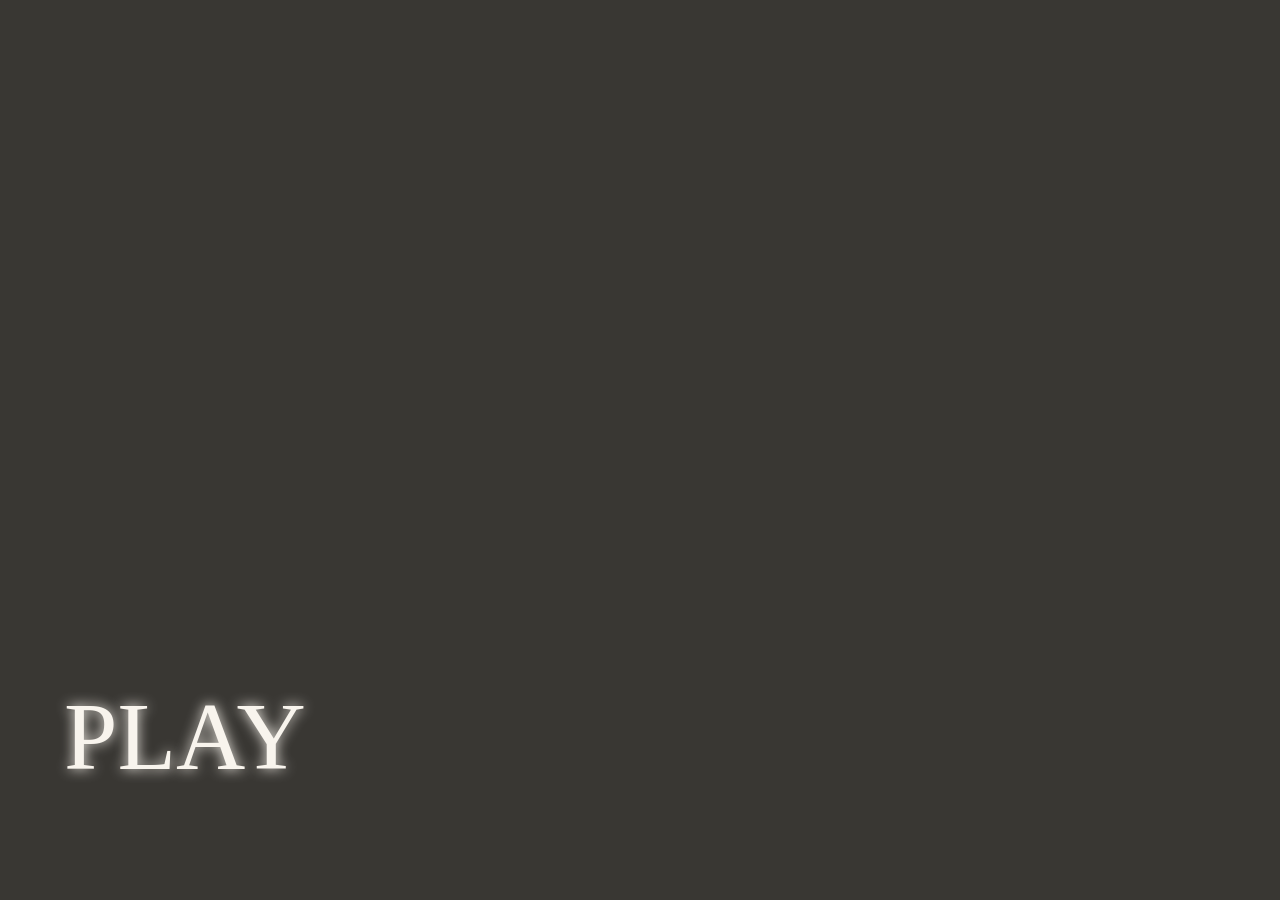
==== index.html @ be0f2076 "refactor: deploy on cloudflare pages" ====
<!DOCTYPE html>
<html lang="zh-CN">
<head>
    <meta charset="UTF-8">
    <title>Rain</title>
    <link rel="stylesheet" href="https://cdn.staticfile.org/aplayer/1.9.1/APlayer.min.css">
    <style>
        * {
            margin: 0;
            padding: 0;
        }

        html {
            height: 100%;
        }

        body {
            min-height: 100%;
            background: #393733;
            height: 100%;
            position: relative;
        }

        #music-play {
            display: none;
        }

        #ctl {
            font-size: 6rem;
            color: #f8f4ed;
            text-shadow: 0 0 0.8rem #f8f4ed;
        }

        #rain-play {
            bottom: 12%;
            left: 5%;
            position: absolute;
            cursor: pointer;
        }

    </style>
</head>
<body>
<audio
        src="https://drive-cdn.1994.link/rain-project/rain001.m4a" preload="auto" loop id="au"
>
    Your browser does not support the audio tag.
</audio>
<div id="rain-play">
    <div id="ctl">PLAY</div>
</div>
<div id="music-play">
    <div id="player"></div>
</div>
<script src="https://cdn.staticfile.org/aplayer/1.9.1/APlayer.min.js"></script>
<script>
    const ap = new APlayer({
        container: document.getElementById('player'),
        listFolded: true,
        preload: 'auto',
        volume: 0.4,
        mini: true,
        audio: [
            {name: '下雨', url: 'https://drive-cdn.1994.link/rain-project/下雨.m4a', artist: '李志'},
            {name: '你离开了南京从此没有人和我说话', url: 'https://drive-cdn.1994.link/rain-project/你离开了南京从此没有人和我说话.m4a', artist: '李志'},
            {name: '关于郑州的记忆', url: 'https://drive-cdn.1994.link/rain-project/关于郑州的记忆.m4a', artist: '李志'},
            {name: '天空之城', url: 'https://drive-cdn.1994.link/rain-project/天空之城.m4a', artist: '李志'},
            {name: '梵高先生', url: 'https://drive-cdn.1994.link/rain-project/梵高先生.m4a', artist: '李志'},
            {name: '这个世界会好吗', url: 'https://drive-cdn.1994.link/rain-project/这个世界会好吗.m4a', artist: '李志'},
        ]
    });
    const au = document.getElementById('au')
    const ctl = document.getElementById('ctl')
    ctl.addEventListener('click', function () {
        const paused = au.paused
        if (paused) {
            au.play()
            ap.play()
            ctl.innerHTML = 'PAUSE'
        } else {
            au.pause()
            ap.pause()
            ctl.innerHTML = 'PLAY'
        }
    })
</script>
</body>
</html>
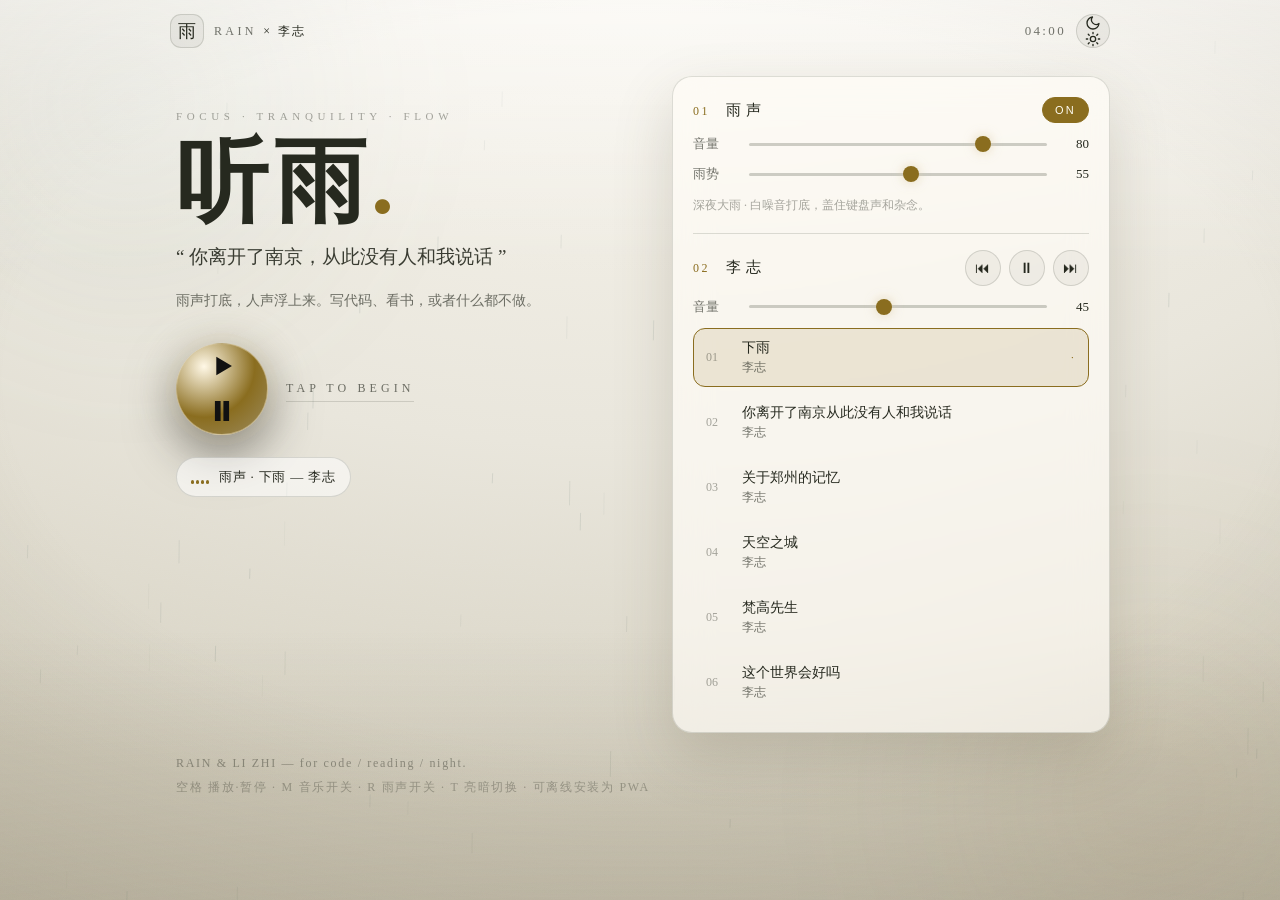
==== commit 25026f11: "feat: enhance index.html with responsive design and new features" ====
--- a/index.html
+++ b/index.html
@@ -1,88 +1,112 @@
 <!DOCTYPE html>
 <html lang="zh-CN">
 <head>
-    <meta charset="UTF-8">
-    <title>Rain</title>
-    <link rel="stylesheet" href="https://cdn.staticfile.org/aplayer/1.9.1/APlayer.min.css">
-    <style>
-        * {
-            margin: 0;
-            padding: 0;
-        }
-
-        html {
-            height: 100%;
-        }
-
-        body {
-            min-height: 100%;
-            background: #393733;
-            height: 100%;
-            position: relative;
-        }
-
-        #music-play {
-            display: none;
-        }
-
-        #ctl {
-            font-size: 6rem;
-            color: #f8f4ed;
-            text-shadow: 0 0 0.8rem #f8f4ed;
-        }
-
-        #rain-play {
-            bottom: 12%;
-            left: 5%;
-            position: absolute;
-            cursor: pointer;
-        }
-
-    </style>
+<meta charset="UTF-8" />
+<meta name="viewport" content="width=device-width, initial-scale=1, viewport-fit=cover" />
+<title>Rain — 雨声 × 李志</title>
+<meta name="description" content="Rain & Li Zhi — 雨声混合李志，专注、平静、流动。适合编程、阅读与深夜。" />
+<meta name="theme-color" content="#0b0f0e" />
+<meta name="color-scheme" content="dark light" />
+<script>
+(function(){try{var t=localStorage.getItem('rain.theme');if(!t){t=matchMedia('(prefers-color-scheme: light)').matches?'light':'dark';}document.documentElement.dataset.theme=t;}catch(e){document.documentElement.dataset.theme='dark';}})();
+</script>
+<link rel="manifest" href="./manifest.webmanifest" />
+<link rel="icon" type="image/svg+xml" href="./icons/icon.svg" />
+<link rel="apple-touch-icon" href="./icons/apple-touch-icon.png" />
+<meta name="apple-mobile-web-app-capable" content="yes" />
+<meta name="apple-mobile-web-app-status-bar-style" content="black-translucent" />
+<meta name="apple-mobile-web-app-title" content="Rain" />
+<link rel="preconnect" href="https://drive-cdn.1994.link" crossorigin />
+<link rel="stylesheet" href="./styles.css" />
 </head>
 <body>
-<audio
-        src="https://drive-cdn.1994.link/rain-project/rain001.m4a" preload="auto" loop id="au"
->
-    Your browser does not support the audio tag.
-</audio>
-<div id="rain-play">
-    <div id="ctl">PLAY</div>
-</div>
-<div id="music-play">
-    <div id="player"></div>
-</div>
-<script src="https://cdn.staticfile.org/aplayer/1.9.1/APlayer.min.js"></script>
-<script>
-    const ap = new APlayer({
-        container: document.getElementById('player'),
-        listFolded: true,
-        preload: 'auto',
-        volume: 0.4,
-        mini: true,
-        audio: [
-            {name: '下雨', url: 'https://drive-cdn.1994.link/rain-project/下雨.m4a', artist: '李志'},
-            {name: '你离开了南京从此没有人和我说话', url: 'https://drive-cdn.1994.link/rain-project/你离开了南京从此没有人和我说话.m4a', artist: '李志'},
-            {name: '关于郑州的记忆', url: 'https://drive-cdn.1994.link/rain-project/关于郑州的记忆.m4a', artist: '李志'},
-            {name: '天空之城', url: 'https://drive-cdn.1994.link/rain-project/天空之城.m4a', artist: '李志'},
-            {name: '梵高先生', url: 'https://drive-cdn.1994.link/rain-project/梵高先生.m4a', artist: '李志'},
-            {name: '这个世界会好吗', url: 'https://drive-cdn.1994.link/rain-project/这个世界会好吗.m4a', artist: '李志'},
-        ]
-    });
-    const au = document.getElementById('au')
-    const ctl = document.getElementById('ctl')
-    ctl.addEventListener('click', function () {
-        const paused = au.paused
-        if (paused) {
-            au.play()
-            ap.play()
-            ctl.innerHTML = 'PAUSE'
-        } else {
-            au.pause()
-            ap.pause()
-            ctl.innerHTML = 'PLAY'
-        }
-    })
-</script>
+<canvas id="rain-canvas" aria-hidden="true"></canvas>
+<div class="vignette" aria-hidden="true"></div>
+<div class="grain" aria-hidden="true"></div>
+<div class="glow glow-a" aria-hidden="true"></div>
+<div class="glow glow-b" aria-hidden="true"></div>
+
+<header class="topbar">
+  <div class="brand">
+    <span class="brand-mark">雨</span>
+    <span class="brand-text">RAIN <em>× 李志</em></span>
+  </div>
+  <div class="top-actions">
+    <span id="clock" class="clock">00:00</span>
+    <button id="theme-btn" class="theme-btn" aria-label="切换亮色 / 暗色">
+      <svg id="icon-moon" viewBox="0 0 24 24" width="16" height="16" fill="none" stroke="currentColor" stroke-width="2" stroke-linecap="round" stroke-linejoin="round"><path d="M21 12.8A9 9 0 1 1 11.2 3a7 7 0 0 0 9.8 9.8z"/></svg>
+      <svg id="icon-sun" viewBox="0 0 24 24" width="16" height="16" fill="none" stroke="currentColor" stroke-width="2" stroke-linecap="round" stroke-linejoin="round" hidden><circle cx="12" cy="12" r="4"/><path d="M12 2v2M12 20v2M4.9 4.9l1.4 1.4M17.7 17.7l1.4 1.4M2 12h2M20 12h2M4.9 19.1l1.4-1.4M17.7 6.3l1.4-1.4"/></svg>
+    </button>
+    <button id="install-btn" class="ghost-btn" hidden>安装 App</button>
+  </div>
+</header>
+
+<main class="stage">
+  <section class="hero">
+    <p class="kicker">FOCUS · TRANQUILITY · FLOW</p>
+    <h1 class="title">听雨<span class="dot">.</span></h1>
+    <p id="quote" class="quote">“ 你离开了南京，从此没有人和我说话 ”</p>
+    <p class="sub">雨声打底，人声浮上来。写代码、看书，或者什么都不做。</p>
+
+    <div class="big-play-wrap">
+      <button id="master-toggle" class="master-btn" aria-label="播放 / 暂停">
+        <svg id="icon-play" viewBox="0 0 24 24" width="34" height="34" fill="currentColor"><path d="M8 5.5v13l11-6.5z"/></svg>
+        <svg id="icon-pause" viewBox="0 0 24 24" width="34" height="34" fill="currentColor" hidden><path d="M7 5h4v14H7zM13 5h4v14h-4z"/></svg>
+      </button>
+      <div class="big-play-hint"><span id="state-label">TAP TO BEGIN</span></div>
+    </div>
+
+    <div class="now-playing" id="now-playing" hidden>
+      <span class="eq" aria-hidden="true"><i></i><i></i><i></i><i></i></span>
+      <span id="np-text">雨声 · 下雨 — 李志</span>
+    </div>
+  </section>
+
+  <section class="panel">
+    <div class="channel">
+      <div class="channel-head">
+        <h2><span class="num">01</span> 雨声</h2>
+        <button class="chip is-on" id="rain-mute" aria-pressed="true">ON</button>
+      </div>
+      <label class="slider-row">
+        <span>音量</span>
+        <input id="rain-volume" type="range" min="0" max="100" value="80" />
+        <b id="rain-volume-val">80</b>
+      </label>
+      <label class="slider-row">
+        <span>雨势</span>
+        <input id="rain-intensity" type="range" min="1" max="100" value="55" />
+        <b id="rain-intensity-val">55</b>
+      </label>
+      <p class="hint">深夜大雨 · 白噪音打底，盖住键盘声和杂念。</p>
+    </div>
+
+    <div class="divider"></div>
+
+    <div class="channel">
+      <div class="channel-head">
+        <h2><span class="num">02</span> 李志</h2>
+        <div class="music-btns">
+          <button id="prev-btn" class="icon-btn" aria-label="上一首">⏮</button>
+          <button id="music-toggle" class="icon-btn" aria-label="音乐播放暂停">⏸</button>
+          <button id="next-btn" class="icon-btn" aria-label="下一首">⏭</button>
+        </div>
+      </div>
+      <label class="slider-row">
+        <span>音量</span>
+        <input id="music-volume" type="range" min="0" max="100" value="45" />
+        <b id="music-volume-val">45</b>
+      </label>
+      <ol id="track-list" class="tracks"></ol>
+    </div>
+  </section>
+
+  <footer class="foot">
+    <p>RAIN &amp; LI ZHI — for code / reading / night.</p>
+    <p class="tiny">空格 播放·暂停 · M 音乐开关 · R 雨声开关 · T 亮暗切换 · 可离线安装为 PWA</p>
+  </footer>
+</main>
+
+<script src="./app.js" defer></script>
 </body>
 </html>
--- a/styles.css
+++ b/styles.css
@@ -0,0 +1,180 @@
+:root{
+  color-scheme:dark;
+  --bg:#0b0f0e;
+  --bg2:#131918;
+  --ink:#f2ece1;
+  --muted:rgba(242,236,225,.58);
+  --faint:rgba(242,236,225,.32);
+  --line:rgba(242,236,225,.12);
+  --accent:#d8c9a3;
+  --accent-dim:rgba(216,201,163,.18);
+  --card:rgba(18,24,22,.62);
+  --wash:rgba(242,236,225,.06);
+  --wash-hover:rgba(242,236,225,.12);
+  --track:rgba(242,236,225,.18);
+  --pill-bg:rgba(0,0,0,.28);
+  --shadow:0 24px 70px rgba(0,0,0,.45);
+  --chip-on-ink:#0d0f0e;
+  --radius:20px;
+}
+[data-theme="light"]{
+  color-scheme:light;
+  --bg:#e9e6dc;
+  --bg2:#f5f2e9;
+  --ink:#26291f;
+  --muted:rgba(38,41,31,.64);
+  --faint:rgba(38,41,31,.4);
+  --line:rgba(38,41,31,.15);
+  --accent:#8a6d1f;
+  --accent-dim:rgba(138,109,31,.13);
+  --card:rgba(255,253,247,.68);
+  --wash:rgba(38,41,31,.05);
+  --wash-hover:rgba(38,41,31,.1);
+  --track:rgba(38,41,31,.22);
+  --pill-bg:rgba(255,255,255,.55);
+  --shadow:0 24px 60px rgba(90,80,55,.2);
+  --chip-on-ink:#fffdf4;
+}
+*{box-sizing:border-box;margin:0;padding:0}
+html,body{height:100%}
+body{
+  font-family:"Songti SC","Noto Serif SC",Georgia,"PingFang SC","Hiragino Sans GB","Microsoft YaHei",serif;
+  background:radial-gradient(120% 90% at 50% 0%, #1b2320 0%, var(--bg) 55%, #070908 100%);
+  color:var(--ink);
+  min-height:100dvh;
+  overflow-x:hidden;
+  -webkit-font-smoothing:antialiased;
+  transition:background .4s ease,color .4s ease;
+}
+[data-theme="light"] body{
+  background:radial-gradient(120% 90% at 50% 0%, #f7f4ec 0%, var(--bg) 55%, #d6d1c1 100%);
+}
+body::before{
+  content:"";position:fixed;inset:0;pointer-events:none;
+  background:linear-gradient(180deg, rgba(0,0,0,.25), transparent 30%, transparent 70%, rgba(0,0,0,.5));
+  z-index:2;
+}
+[data-theme="light"] body::before{
+  background:linear-gradient(180deg, rgba(255,255,255,.55), transparent 30%, transparent 70%, rgba(120,110,85,.2));
+}
+#rain-canvas{position:fixed;inset:0;width:100%;height:100%;z-index:0;opacity:.9}
+[data-theme="light"] #rain-canvas{opacity:.5}
+.vignette{position:fixed;inset:0;z-index:1;pointer-events:none;
+  background:radial-gradient(90% 75% at 50% 42%, transparent 40%, rgba(0,0,0,.55) 100%);}
+[data-theme="light"] .vignette{
+  background:radial-gradient(90% 75% at 50% 42%, transparent 55%, rgba(120,110,85,.24) 100%);}
+.grain{position:fixed;inset:0;z-index:3;pointer-events:none;opacity:.07;mix-blend-mode:overlay;
+  background-image:url("data:image/svg+xml,%3Csvg xmlns='http://www.w3.org/2000/svg' width='140' height='140'%3E%3Cfilter id='n'%3E%3CfeTurbulence type='fractalNoise' baseFrequency='.9' numOctaves='2'/%3E%3C/filter%3E%3Crect width='100%25' height='100%25' filter='url(%23n)' opacity='.9'/%3E%3C/svg%3E");}
+.glow{position:fixed;border-radius:50%;filter:blur(90px);z-index:0;pointer-events:none;opacity:.5}
+.glow-a{width:44vw;height:44vw;left:-12vw;top:-14vw;background:radial-gradient(circle, rgba(84,120,105,.35), transparent 65%)}
+.glow-b{width:52vw;height:52vw;right:-16vw;bottom:-18vw;background:radial-gradient(circle, rgba(216,201,163,.16), transparent 65%)}
+[data-theme="light"] .glow-a{background:radial-gradient(circle, rgba(120,150,135,.28), transparent 65%)}
+[data-theme="light"] .glow-b{background:radial-gradient(circle, rgba(150,120,60,.2), transparent 65%)}
+
+.topbar{
+  position:relative;z-index:5;
+  display:flex;align-items:center;justify-content:space-between;
+  padding:calc(14px + env(safe-area-inset-top)) 20px 10px;
+  max-width:980px;margin:0 auto;
+}
+.brand{display:flex;align-items:center;gap:10px}
+.brand-mark{
+  width:34px;height:34px;display:grid;place-items:center;
+  border:1px solid var(--line);border-radius:11px;
+  background:var(--wash);font-size:18px;
+}
+.brand-text{letter-spacing:.28em;font-size:12px;color:var(--muted)}
+.brand-text em{font-style:normal;color:var(--ink);letter-spacing:.2em}
+.top-actions{display:flex;align-items:center;gap:10px}
+.clock{font-variant-numeric:tabular-nums;font-size:13px;letter-spacing:.18em;color:var(--muted)}
+.ghost-btn{
+  border:1px solid var(--line);background:var(--wash);color:var(--ink);
+  border-radius:999px;padding:7px 14px;font-size:12px;letter-spacing:.12em;cursor:pointer;
+}
+.ghost-btn:hover{background:var(--wash-hover)}
+.theme-btn{
+  width:34px;height:34px;border-radius:50%;cursor:pointer;
+  border:1px solid var(--line);background:var(--wash);color:var(--ink);
+  display:grid;place-items:center;
+}
+.theme-btn:hover{background:var(--wash-hover)}
+
+.stage{position:relative;z-index:5;max-width:980px;margin:0 auto;padding:18px 20px 40px;
+  display:grid;gap:18px}
+@media(min-width:900px){.stage{grid-template-columns:1.05fr .95fr;align-items:start}.hero{position:sticky;top:18px}.foot{grid-column:1/-1}}
+
+.hero{text-align:left;padding:34px 6px 6px}
+.kicker{font-size:11px;letter-spacing:.42em;color:var(--faint);margin-bottom:14px}
+.title{font-size:clamp(56px,9vw,92px);line-height:1;font-weight:600;letter-spacing:.06em}
+.title .dot{color:var(--accent)}
+.quote{margin-top:16px;font-size:clamp(15px,2.6vw,19px);color:var(--ink);opacity:.9;min-height:1.8em;transition:opacity .6s}
+.quote.fade{opacity:0}
+.sub{margin-top:10px;color:var(--muted);font-size:14px;line-height:1.9;max-width:34em}
+
+.big-play-wrap{display:flex;align-items:center;gap:18px;margin-top:28px}
+.master-btn{
+  width:92px;height:92px;border-radius:50%;cursor:pointer;color:#111;
+  border:1px solid rgba(216,201,163,.6);
+  background:radial-gradient(circle at 30% 25%, #fff8e6, var(--accent) 55%, #9c8c60 100%);
+  box-shadow:0 0 0 10px rgba(216,201,163,.08), 0 0 44px rgba(216,201,163,.28), 0 18px 50px rgba(0,0,0,.5);
+  display:grid;place-items:center;transition:transform .25s ease, box-shadow .25s ease;
+}
+.master-btn:hover{transform:scale(1.04)}
+.master-btn:active{transform:scale(.97)}
+.master-btn.playing{box-shadow:0 0 0 12px rgba(216,201,163,.1), 0 0 70px rgba(216,201,163,.4), 0 18px 50px rgba(0,0,0,.5)}
+.big-play-hint{font-size:12px;letter-spacing:.34em;color:var(--muted)}
+#state-label{border-bottom:1px solid var(--line);padding-bottom:6px}
+
+.now-playing{
+  margin-top:22px;display:inline-flex;align-items:center;gap:10px;
+  border:1px solid var(--line);background:var(--pill-bg);
+  padding:10px 14px;border-radius:999px;font-size:13px;letter-spacing:.06em;max-width:100%;
+}
+#np-text{white-space:nowrap;overflow:hidden;text-overflow:ellipsis;max-width:52vw}
+.eq{display:inline-flex;align-items:flex-end;gap:2px;height:14px}
+.eq i{width:3px;background:var(--accent);border-radius:2px;animation:eq 1s ease-in-out infinite}
+.eq i:nth-child(2){animation-delay:.15s}.eq i:nth-child(3){animation-delay:.3s}.eq i:nth-child(4){animation-delay:.45s}
+@keyframes eq{0%,100%{height:4px}50%{height:14px}}
+.paused-eq i{animation-play-state:paused;height:4px!important}
+
+.panel{
+  background:var(--card);
+  border:1px solid var(--line);
+  border-radius:var(--radius);
+  backdrop-filter:blur(18px);-webkit-backdrop-filter:blur(18px);
+  padding:20px;box-shadow:var(--shadow);
+  transition:background .4s ease,border-color .4s ease;
+}
+.channel-head{display:flex;align-items:center;justify-content:space-between;margin-bottom:12px}
+.channel h2{font-size:15px;letter-spacing:.3em;font-weight:500}
+.channel h2 .num{color:var(--accent);margin-right:8px;font-size:12px;letter-spacing:.2em}
+.chip{border:1px solid var(--line);background:transparent;color:var(--muted);
+  font-size:11px;letter-spacing:.2em;border-radius:999px;padding:6px 12px;cursor:pointer}
+.chip.is-on{color:var(--chip-on-ink);background:var(--accent);border-color:var(--accent)}
+.music-btns{display:flex;gap:8px}
+.icon-btn{
+  width:36px;height:36px;border-radius:50%;cursor:pointer;
+  border:1px solid var(--line);background:var(--wash);color:var(--ink);font-size:15px;
+}
+.icon-btn:hover{background:var(--wash-hover)}
+.slider-row{display:grid;grid-template-columns:44px 1fr 30px;align-items:center;gap:12px;margin:12px 0;font-size:13px;color:var(--muted)}
+.slider-row b{color:var(--ink);font-weight:400;text-align:right;font-variant-numeric:tabular-nums}
+input[type=range]{-webkit-appearance:none;appearance:none;height:3px;border-radius:99px;background:var(--track);outline:none}
+input[type=range]::-webkit-slider-thumb{-webkit-appearance:none;width:16px;height:16px;border-radius:50%;background:var(--accent);box-shadow:0 0 12px rgba(216,201,163,.7);cursor:pointer}
+input[type=range]::-moz-range-thumb{width:16px;height:16px;border:none;border-radius:50%;background:var(--accent);cursor:pointer}
+.hint{font-size:12px;color:var(--faint);line-height:1.8;margin-top:6px}
+.divider{height:1px;background:var(--line);margin:16px 0}
+.tracks{list-style:none;margin-top:8px;display:grid;gap:6px}
+.tracks li{
+  display:grid;grid-template-columns:26px 1fr auto;gap:10px;align-items:center;
+  padding:10px 12px;border-radius:12px;border:1px solid transparent;cursor:pointer;
+  font-size:14px;transition:background .2s,border .2s;
+}
+.tracks li:hover{background:var(--wash)}
+.tracks li.active{background:var(--accent-dim);border-color:var(--accent)}
+.tracks .idx{color:var(--faint);font-size:12px;font-variant-numeric:tabular-nums}
+.tracks .t-art{color:var(--muted);font-size:12px;margin-top:2px}
+.tracks .t-state{font-size:11px;letter-spacing:.2em;color:var(--accent)}
+
+.foot{color:var(--faint);font-size:12px;letter-spacing:.14em;line-height:2;text-align:left;padding:0 6px}
+.foot .tiny{opacity:.8}
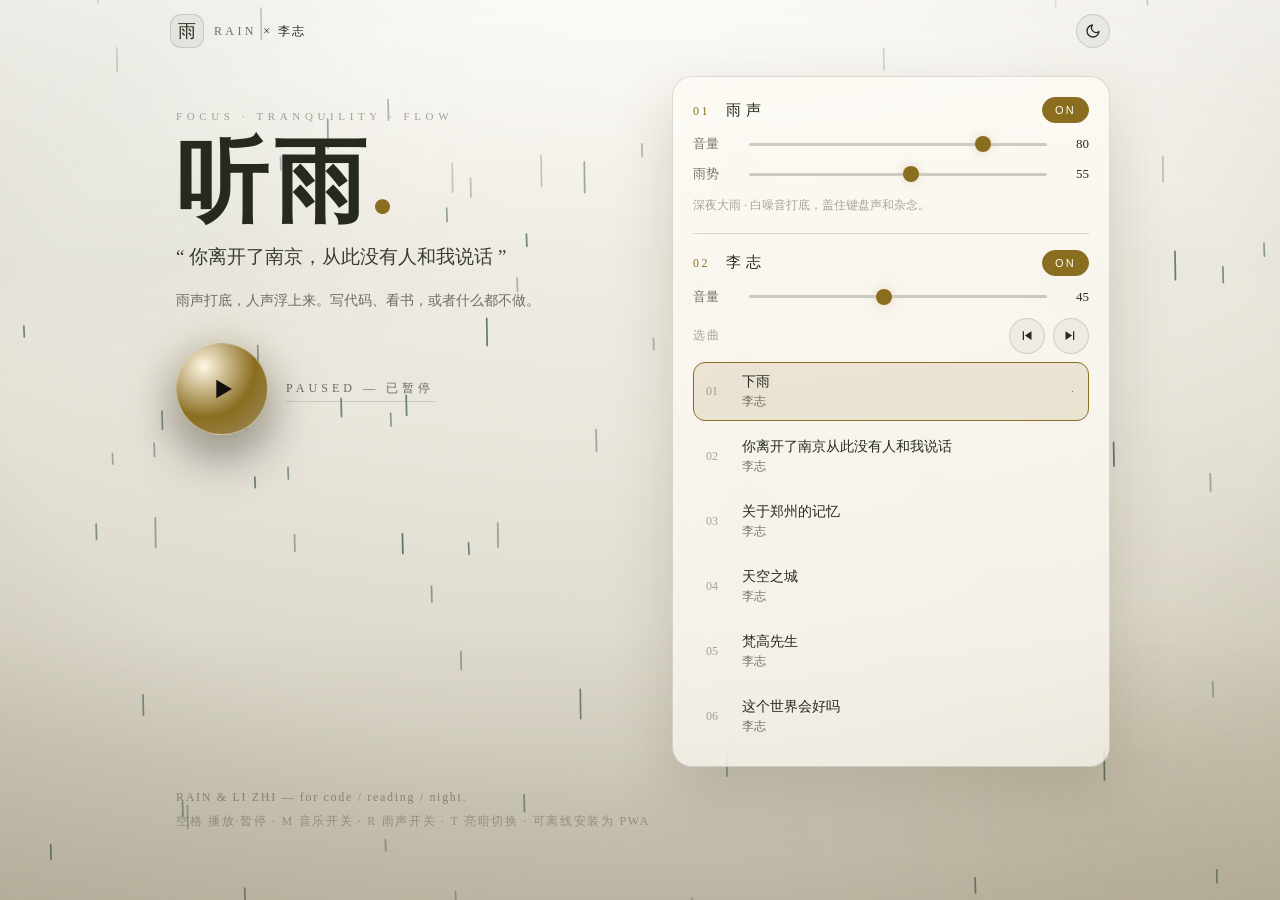
==== commit 28d5185a: "refactor: update button IDs and improve UI elements for music controls" ====
--- a/index.html
+++ b/index.html
@@ -32,7 +32,6 @@
     <span class="brand-text">RAIN <em>× 李志</em></span>
   </div>
   <div class="top-actions">
-    <span id="clock" class="clock">00:00</span>
     <button id="theme-btn" class="theme-btn" aria-label="切换亮色 / 暗色">
       <svg id="icon-moon" viewBox="0 0 24 24" width="16" height="16" fill="none" stroke="currentColor" stroke-width="2" stroke-linecap="round" stroke-linejoin="round"><path d="M21 12.8A9 9 0 1 1 11.2 3a7 7 0 0 0 9.8 9.8z"/></svg>
       <svg id="icon-sun" viewBox="0 0 24 24" width="16" height="16" fill="none" stroke="currentColor" stroke-width="2" stroke-linecap="round" stroke-linejoin="round" hidden><circle cx="12" cy="12" r="4"/><path d="M12 2v2M12 20v2M4.9 4.9l1.4 1.4M17.7 17.7l1.4 1.4M2 12h2M20 12h2M4.9 19.1l1.4-1.4M17.7 6.3l1.4-1.4"/></svg>
@@ -49,9 +48,11 @@
     <p class="sub">雨声打底，人声浮上来。写代码、看书，或者什么都不做。</p>
 
     <div class="big-play-wrap">
-      <button id="master-toggle" class="master-btn" aria-label="播放 / 暂停">
-        <svg id="icon-play" viewBox="0 0 24 24" width="34" height="34" fill="currentColor"><path d="M8 5.5v13l11-6.5z"/></svg>
-        <svg id="icon-pause" viewBox="0 0 24 24" width="34" height="34" fill="currentColor" hidden><path d="M7 5h4v14H7zM13 5h4v14h-4z"/></svg>
+      <button id="play-btn" class="master-btn" aria-label="播放">
+        <svg viewBox="0 0 24 24" width="34" height="34" fill="currentColor"><path d="M8 5.5v13l11-6.5z"/></svg>
+      </button>
+      <button id="pause-btn" class="master-btn" aria-label="暂停" hidden>
+        <svg viewBox="0 0 24 24" width="34" height="34" fill="currentColor"><path d="M7 5h4v14H7zM13 5h4v14h-4z"/></svg>
       </button>
       <div class="big-play-hint"><span id="state-label">TAP TO BEGIN</span></div>
     </div>
@@ -86,17 +87,23 @@
     <div class="channel">
       <div class="channel-head">
         <h2><span class="num">02</span> 李志</h2>
-        <div class="music-btns">
-          <button id="prev-btn" class="icon-btn" aria-label="上一首">⏮</button>
-          <button id="music-toggle" class="icon-btn" aria-label="音乐播放暂停">⏸</button>
-          <button id="next-btn" class="icon-btn" aria-label="下一首">⏭</button>
-        </div>
+        <button class="chip is-on" id="music-mute" aria-pressed="true">ON</button>
       </div>
       <label class="slider-row">
         <span>音量</span>
         <input id="music-volume" type="range" min="0" max="100" value="45" />
         <b id="music-volume-val">45</b>
       </label>
+      <div class="track-nav">
+        <span class="track-nav-label">选曲</span>
+        <span class="spacer"></span>
+        <button id="prev-btn" class="icon-btn" aria-label="上一首">
+          <svg viewBox="0 0 24 24" width="15" height="15" fill="currentColor"><path d="M6 5h2v14H6zM20 5v14L9.5 12z"/></svg>
+        </button>
+        <button id="next-btn" class="icon-btn" aria-label="下一首">
+          <svg viewBox="0 0 24 24" width="15" height="15" fill="currentColor"><path d="M16 5h2v14h-2zM4 5v14l10.5-7z"/></svg>
+        </button>
+      </div>
       <ol id="track-list" class="tracks"></ol>
     </div>
   </section>
--- a/styles.css
+++ b/styles.css
@@ -36,6 +36,7 @@
   --chip-on-ink:#fffdf4;
 }
 *{box-sizing:border-box;margin:0;padding:0}
+[hidden]{display:none!important}
 html,body{height:100%}
 body{
   font-family:"Songti SC","Noto Serif SC",Georgia,"PingFang SC","Hiragino Sans GB","Microsoft YaHei",serif;
@@ -58,7 +59,7 @@
   background:linear-gradient(180deg, rgba(255,255,255,.55), transparent 30%, transparent 70%, rgba(120,110,85,.2));
 }
 #rain-canvas{position:fixed;inset:0;width:100%;height:100%;z-index:0;opacity:.9}
-[data-theme="light"] #rain-canvas{opacity:.5}
+[data-theme="light"] #rain-canvas{opacity:.85}
 .vignette{position:fixed;inset:0;z-index:1;pointer-events:none;
   background:radial-gradient(90% 75% at 50% 42%, transparent 40%, rgba(0,0,0,.55) 100%);}
 [data-theme="light"] .vignette{
@@ -151,12 +152,16 @@
 .chip{border:1px solid var(--line);background:transparent;color:var(--muted);
   font-size:11px;letter-spacing:.2em;border-radius:999px;padding:6px 12px;cursor:pointer}
 .chip.is-on{color:var(--chip-on-ink);background:var(--accent);border-color:var(--accent)}
-.music-btns{display:flex;gap:8px}
+.track-nav{display:flex;gap:8px;align-items:center;margin:4px 0 6px}
+.track-nav .spacer{flex:1}
+.track-nav-label{font-size:12px;letter-spacing:.2em;color:var(--faint)}
 .icon-btn{
   width:36px;height:36px;border-radius:50%;cursor:pointer;
   border:1px solid var(--line);background:var(--wash);color:var(--ink);font-size:15px;
+  display:inline-grid;place-items:center;
 }
 .icon-btn:hover{background:var(--wash-hover)}
+.icon-btn.is-off{opacity:.45}
 .slider-row{display:grid;grid-template-columns:44px 1fr 30px;align-items:center;gap:12px;margin:12px 0;font-size:13px;color:var(--muted)}
 .slider-row b{color:var(--ink);font-weight:400;text-align:right;font-variant-numeric:tabular-nums}
 input[type=range]{-webkit-appearance:none;appearance:none;height:3px;border-radius:99px;background:var(--track);outline:none}
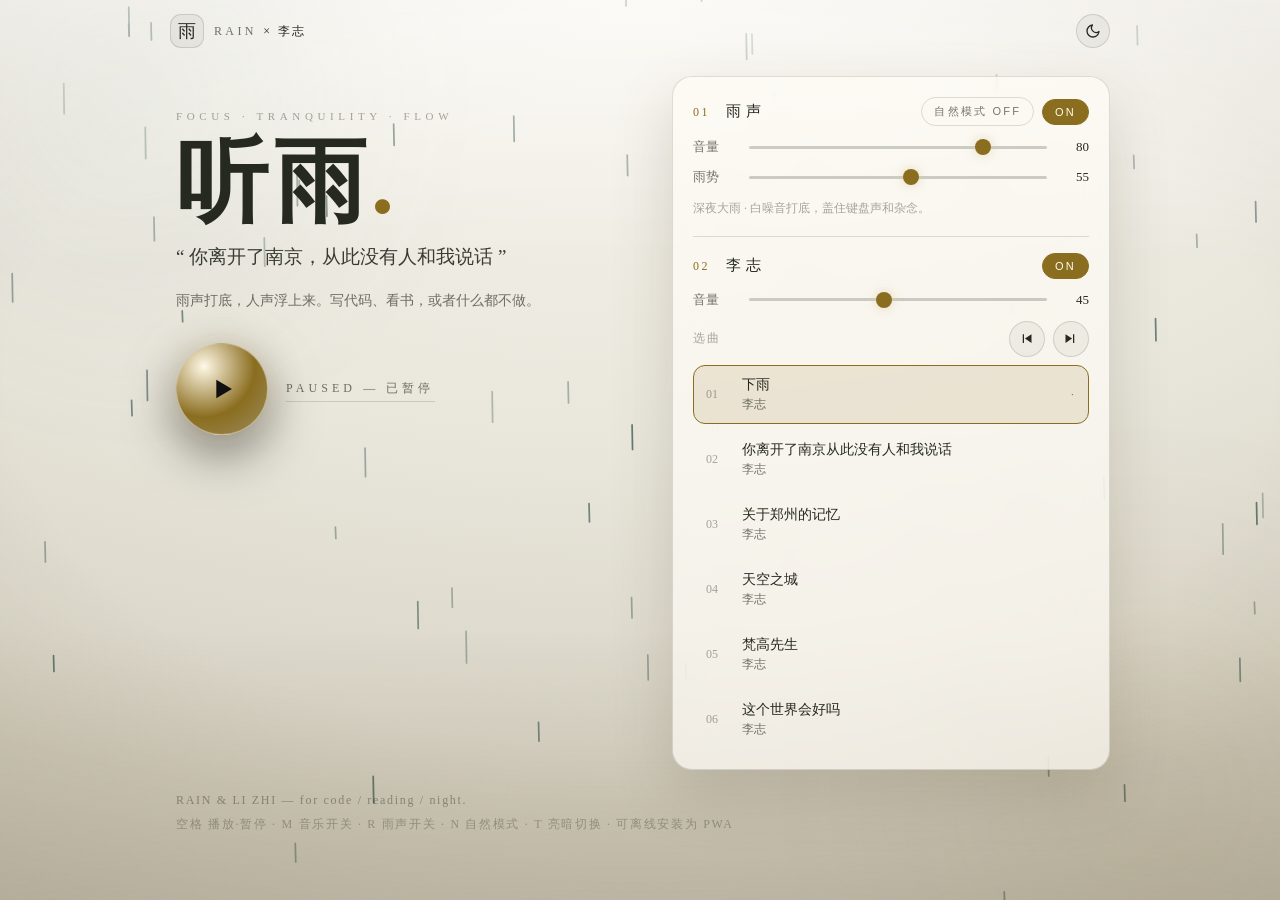
==== commit 2045c83a: "feat: implement natural rain mode with dynamic volume and intensity adjustments" ====
--- a/index.html
+++ b/index.html
@@ -67,14 +67,17 @@
     <div class="channel">
       <div class="channel-head">
         <h2><span class="num">01</span> 雨声</h2>
-        <button class="chip is-on" id="rain-mute" aria-pressed="true">ON</button>
+        <span class="head-chips">
+          <button class="chip" id="rain-natural" aria-pressed="false">自然模式 OFF</button>
+          <button class="chip is-on" id="rain-mute" aria-pressed="true">ON</button>
+        </span>
       </div>
-      <label class="slider-row">
+      <label class="slider-row" id="rain-volume-row">
         <span>音量</span>
         <input id="rain-volume" type="range" min="0" max="100" value="80" />
         <b id="rain-volume-val">80</b>
       </label>
-      <label class="slider-row">
+      <label class="slider-row" id="rain-intensity-row">
         <span>雨势</span>
         <input id="rain-intensity" type="range" min="1" max="100" value="55" />
         <b id="rain-intensity-val">55</b>
@@ -110,7 +113,7 @@
 
   <footer class="foot">
     <p>RAIN &amp; LI ZHI — for code / reading / night.</p>
-    <p class="tiny">空格 播放·暂停 · M 音乐开关 · R 雨声开关 · T 亮暗切换 · 可离线安装为 PWA</p>
+    <p class="tiny">空格 播放·暂停 · M 音乐开关 · R 雨声开关 · N 自然模式 · T 亮暗切换 · 可离线安装为 PWA</p>
   </footer>
 </main>
 
--- a/styles.css
+++ b/styles.css
@@ -147,6 +147,7 @@
   transition:background .4s ease,border-color .4s ease;
 }
 .channel-head{display:flex;align-items:center;justify-content:space-between;margin-bottom:12px}
+.head-chips{display:flex;gap:8px;align-items:center}
 .channel h2{font-size:15px;letter-spacing:.3em;font-weight:500}
 .channel h2 .num{color:var(--accent);margin-right:8px;font-size:12px;letter-spacing:.2em}
 .chip{border:1px solid var(--line);background:transparent;color:var(--muted);
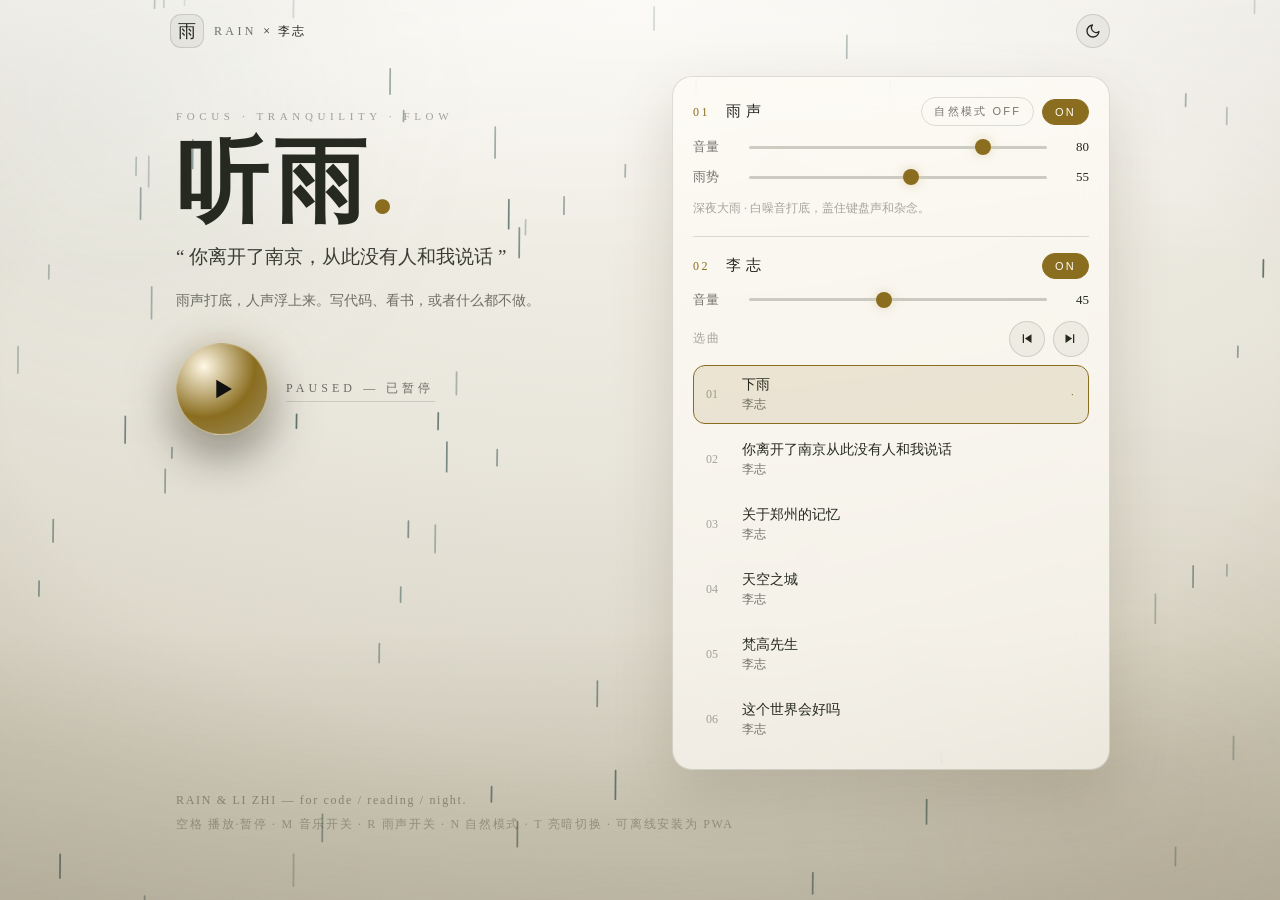
==== commit def1180e: "feat: update rain sound functionality to support multiple audio sources and random selection" ====
--- a/index.html
+++ b/index.html
@@ -13,7 +13,7 @@
 <link rel="manifest" href="./manifest.webmanifest" />
 <link rel="icon" type="image/svg+xml" href="./icons/icon.svg" />
 <link rel="apple-touch-icon" href="./icons/apple-touch-icon.png" />
-<meta name="apple-mobile-web-app-capable" content="yes" />
+<meta name="mobile-web-app-capable" content="yes" />
 <meta name="apple-mobile-web-app-status-bar-style" content="black-translucent" />
 <meta name="apple-mobile-web-app-title" content="Rain" />
 <link rel="preconnect" href="https://drive-cdn.1994.link" crossorigin />
